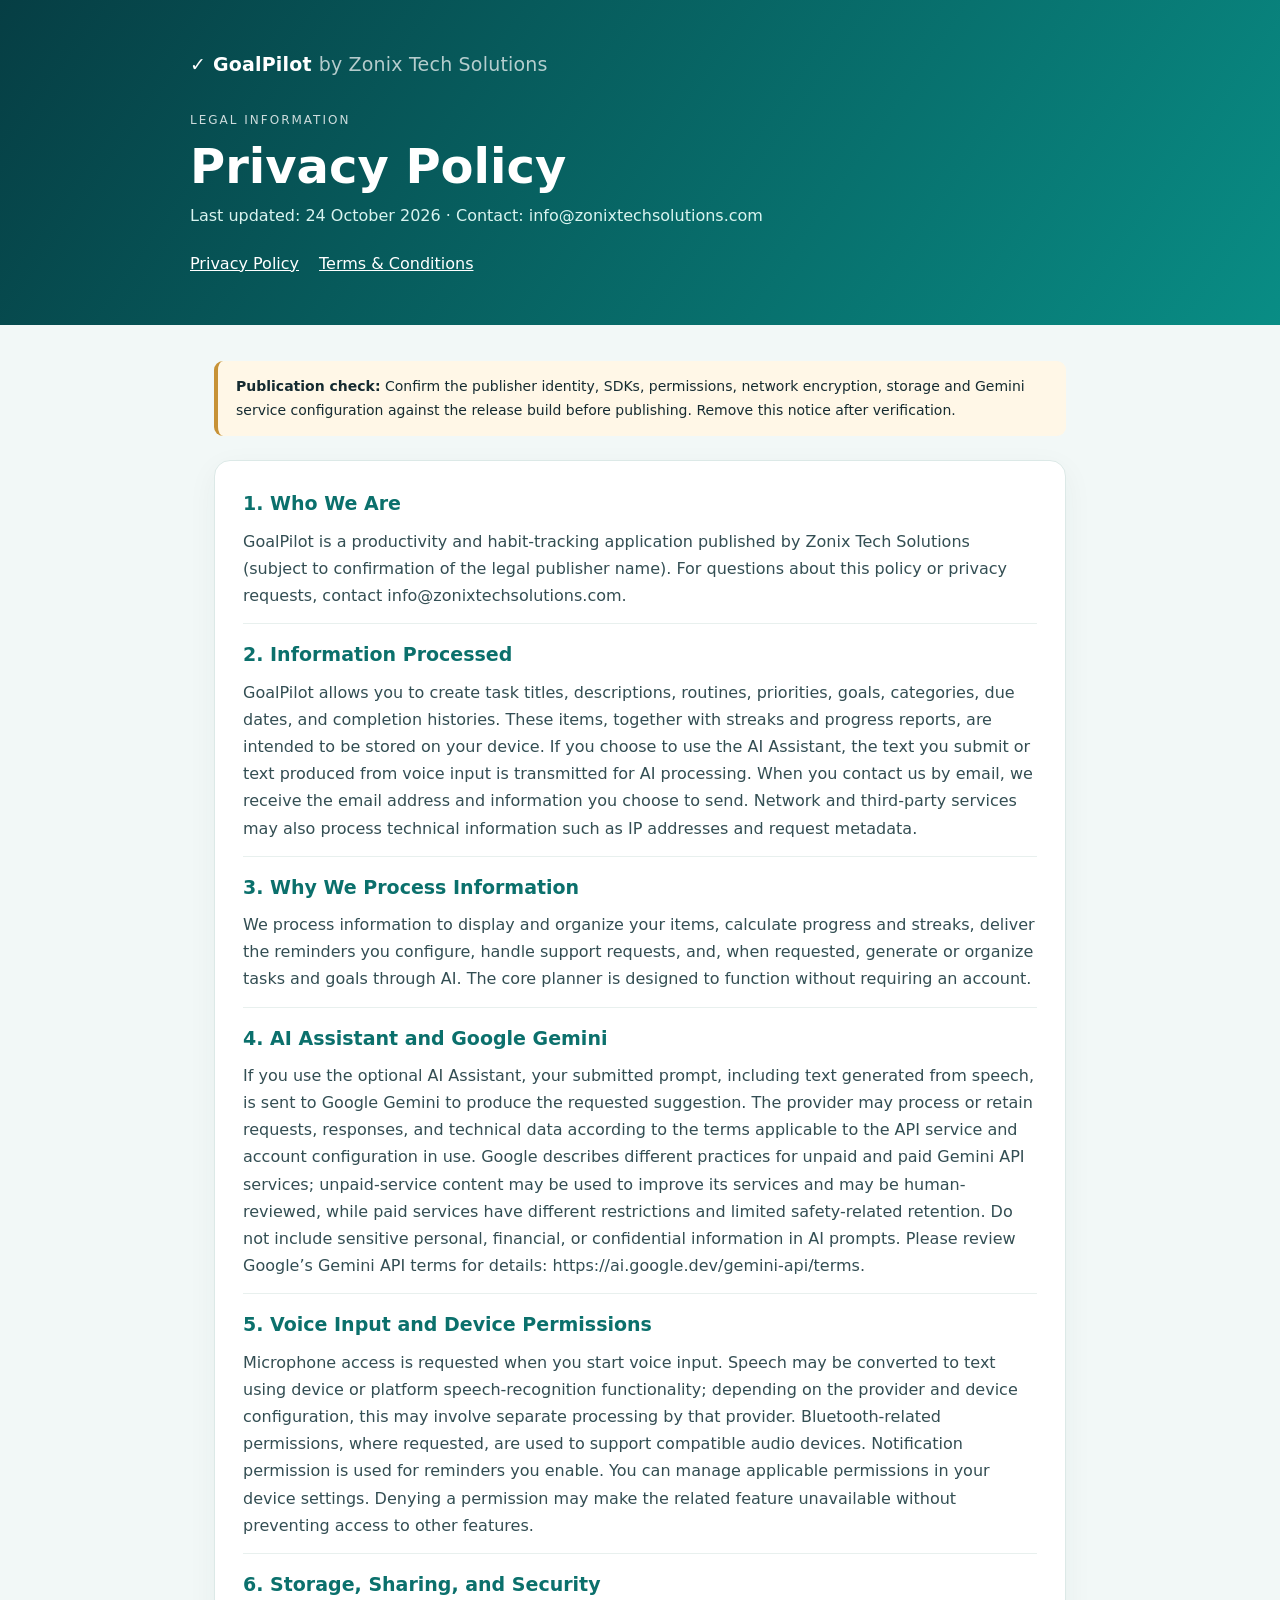
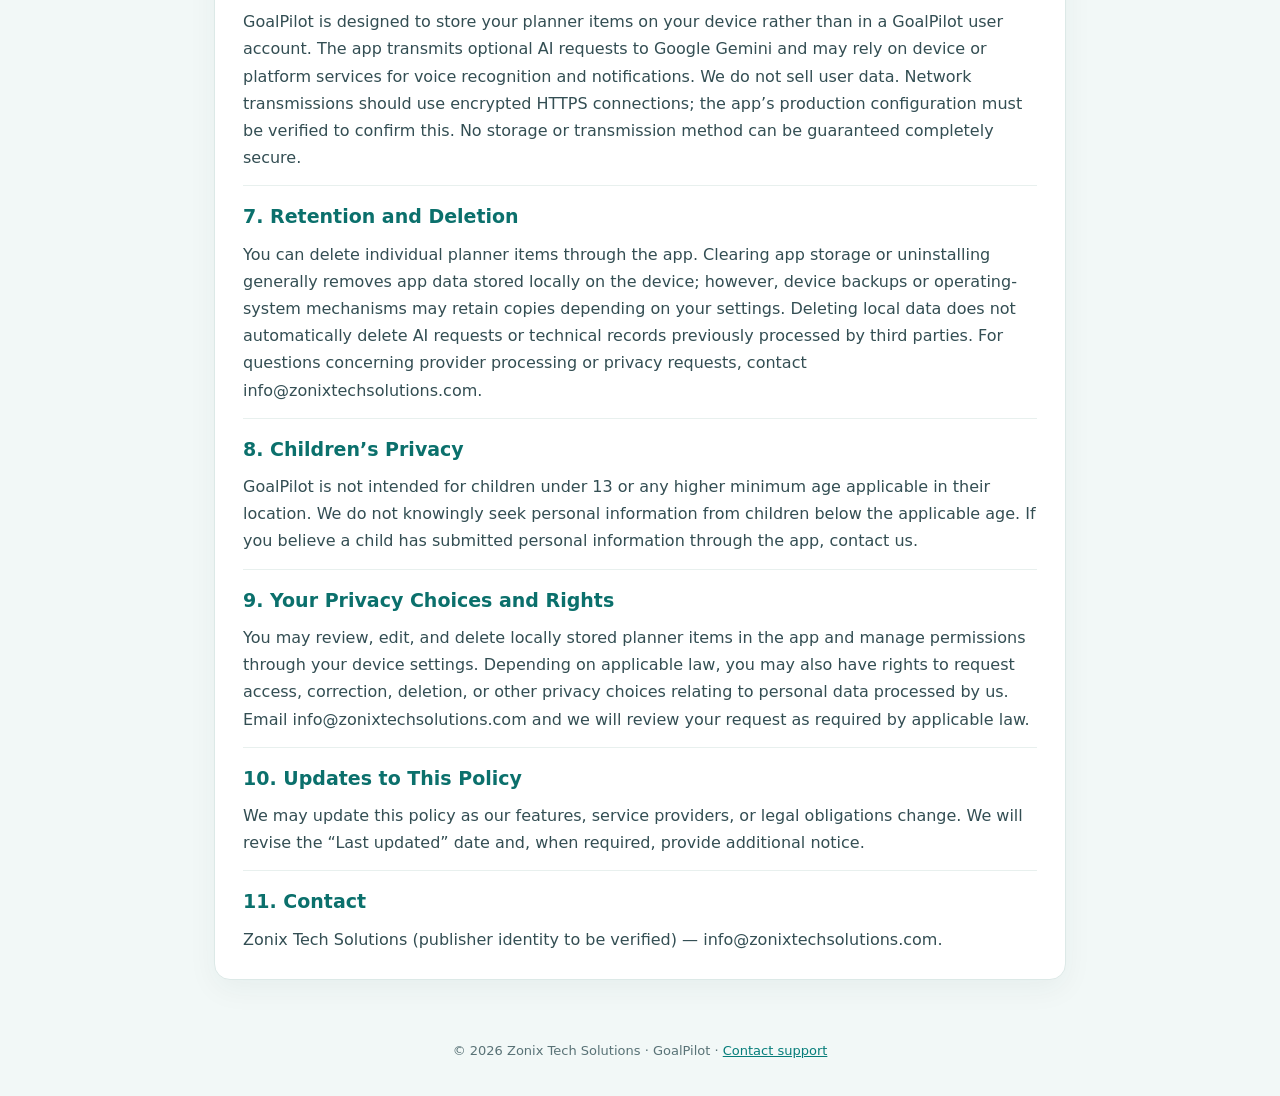
==== index.html @ 9d527c20 "ZonixTech privacy policy pages" ====
<!DOCTYPE html><html lang="en"><head><meta charset="utf-8"><meta name="viewport" content="width=device-width,initial-scale=1"><meta name="description" content="Privacy Policy for the GoalPilot productivity app"><title>GoalPilot — Privacy Policy</title><link rel="stylesheet" href="styles.css"></head><body><header><div class="wrap"><div class="brand">✓ GoalPilot <span style="opacity:.7;font-weight:400">by Zonix Tech Solutions</span></div><div class="eyebrow">Legal information</div><h1>Privacy Policy</h1><p>Last updated: 24 October 2026 · Contact: info@zonixtechsolutions.com</p><nav><a href="privacy-policy.html">Privacy Policy</a><a href="terms.html">Terms &amp; Conditions</a></nav></div></header><main><aside class="alert"><strong>Publication check:</strong> Confirm the publisher identity, SDKs, permissions, network encryption, storage and Gemini service configuration against the release build before publishing. Remove this notice after verification.</aside><article><section><h2>1. Who We Are</h2><p>GoalPilot is a productivity and habit-tracking application published by Zonix Tech Solutions (subject to confirmation of the legal publisher name). For questions about this policy or privacy requests, contact info@zonixtechsolutions.com.</p></section>
<section><h2>2. Information Processed</h2><p>GoalPilot allows you to create task titles, descriptions, routines, priorities, goals, categories, due dates, and completion histories. These items, together with streaks and progress reports, are intended to be stored on your device. If you choose to use the AI Assistant, the text you submit or text produced from voice input is transmitted for AI processing. When you contact us by email, we receive the email address and information you choose to send. Network and third-party services may also process technical information such as IP addresses and request metadata.</p></section>
<section><h2>3. Why We Process Information</h2><p>We process information to display and organize your items, calculate progress and streaks, deliver the reminders you configure, handle support requests, and, when requested, generate or organize tasks and goals through AI. The core planner is designed to function without requiring an account.</p></section>
<section><h2>4. AI Assistant and Google Gemini</h2><p>If you use the optional AI Assistant, your submitted prompt, including text generated from speech, is sent to Google Gemini to produce the requested suggestion. The provider may process or retain requests, responses, and technical data according to the terms applicable to the API service and account configuration in use. Google describes different practices for unpaid and paid Gemini API services; unpaid-service content may be used to improve its services and may be human-reviewed, while paid services have different restrictions and limited safety-related retention. Do not include sensitive personal, financial, or confidential information in AI prompts. Please review Google’s Gemini API terms for details: https://ai.google.dev/gemini-api/terms.</p></section>
<section><h2>5. Voice Input and Device Permissions</h2><p>Microphone access is requested when you start voice input. Speech may be converted to text using device or platform speech-recognition functionality; depending on the provider and device configuration, this may involve separate processing by that provider. Bluetooth-related permissions, where requested, are used to support compatible audio devices. Notification permission is used for reminders you enable. You can manage applicable permissions in your device settings. Denying a permission may make the related feature unavailable without preventing access to other features.</p></section>
<section><h2>6. Storage, Sharing, and Security</h2><p>GoalPilot is designed to store your planner items on your device rather than in a GoalPilot user account. The app transmits optional AI requests to Google Gemini and may rely on device or platform services for voice recognition and notifications. We do not sell user data. Network transmissions should use encrypted HTTPS connections; the app’s production configuration must be verified to confirm this. No storage or transmission method can be guaranteed completely secure.</p></section>
<section><h2>7. Retention and Deletion</h2><p>You can delete individual planner items through the app. Clearing app storage or uninstalling generally removes app data stored locally on the device; however, device backups or operating-system mechanisms may retain copies depending on your settings. Deleting local data does not automatically delete AI requests or technical records previously processed by third parties. For questions concerning provider processing or privacy requests, contact info@zonixtechsolutions.com.</p></section>
<section><h2>8. Children’s Privacy</h2><p>GoalPilot is not intended for children under 13 or any higher minimum age applicable in their location. We do not knowingly seek personal information from children below the applicable age. If you believe a child has submitted personal information through the app, contact us.</p></section>
<section><h2>9. Your Privacy Choices and Rights</h2><p>You may review, edit, and delete locally stored planner items in the app and manage permissions through your device settings. Depending on applicable law, you may also have rights to request access, correction, deletion, or other privacy choices relating to personal data processed by us. Email info@zonixtechsolutions.com and we will review your request as required by applicable law.</p></section>
<section><h2>10. Updates to This Policy</h2><p>We may update this policy as our features, service providers, or legal obligations change. We will revise the “Last updated” date and, when required, provide additional notice.</p></section>
<section><h2>11. Contact</h2><p>Zonix Tech Solutions (publisher identity to be verified) — info@zonixtechsolutions.com.</p></section></article></main><footer>© 2026 Zonix Tech Solutions · GoalPilot · <a href="mailto:info@zonixtechsolutions.com">Contact support</a></footer></body></html>
---- styles.css ----
*{box-sizing:border-box}body{margin:0;font:16px/1.7 system-ui,-apple-system,Segoe UI,Roboto,sans-serif;color:#152b31;background:#f2f8f7}header{background:linear-gradient(125deg,#063e44,#098d85);color:white;padding:48px 24px}header .wrap{max-width:900px;margin:auto}.brand{font-size:19px;font-weight:750;letter-spacing:.2px}.eyebrow{font-size:12px;text-transform:uppercase;letter-spacing:2px;opacity:.8;margin-top:30px}h1{font-size:clamp(32px,5vw,48px);line-height:1.12;margin:9px 0}header p{max-width:650px;color:#d9f4f0;margin:0}main{max-width:900px;padding:20px 24px 45px;margin:0 auto}.alert{background:#fff7e7;border-left:4px solid #c79236;border-radius:9px;padding:14px 18px;margin:16px 0 24px;font-size:14px}article{background:#fff;border:1px solid #dce9e7;border-radius:16px;box-shadow:0 9px 30px #1837390d;padding:12px 28px}section{padding:14px 0;border-bottom:1px solid #e8f0ee}section:last-child{border:0}h2{font-size:19px;margin:0 0 8px;color:#0b706c}section p{margin:0;color:#334e53}a{color:#067d7a;overflow-wrap:anywhere}nav{display:flex;gap:20px;margin-top:20px}nav a{color:#fff}footer{text-align:center;color:#597276;font-size:13px;padding:15px 24px 34px}@media(max-width:600px){article{padding:8px 18px}header{padding:34px 20px}main{padding:15px}}
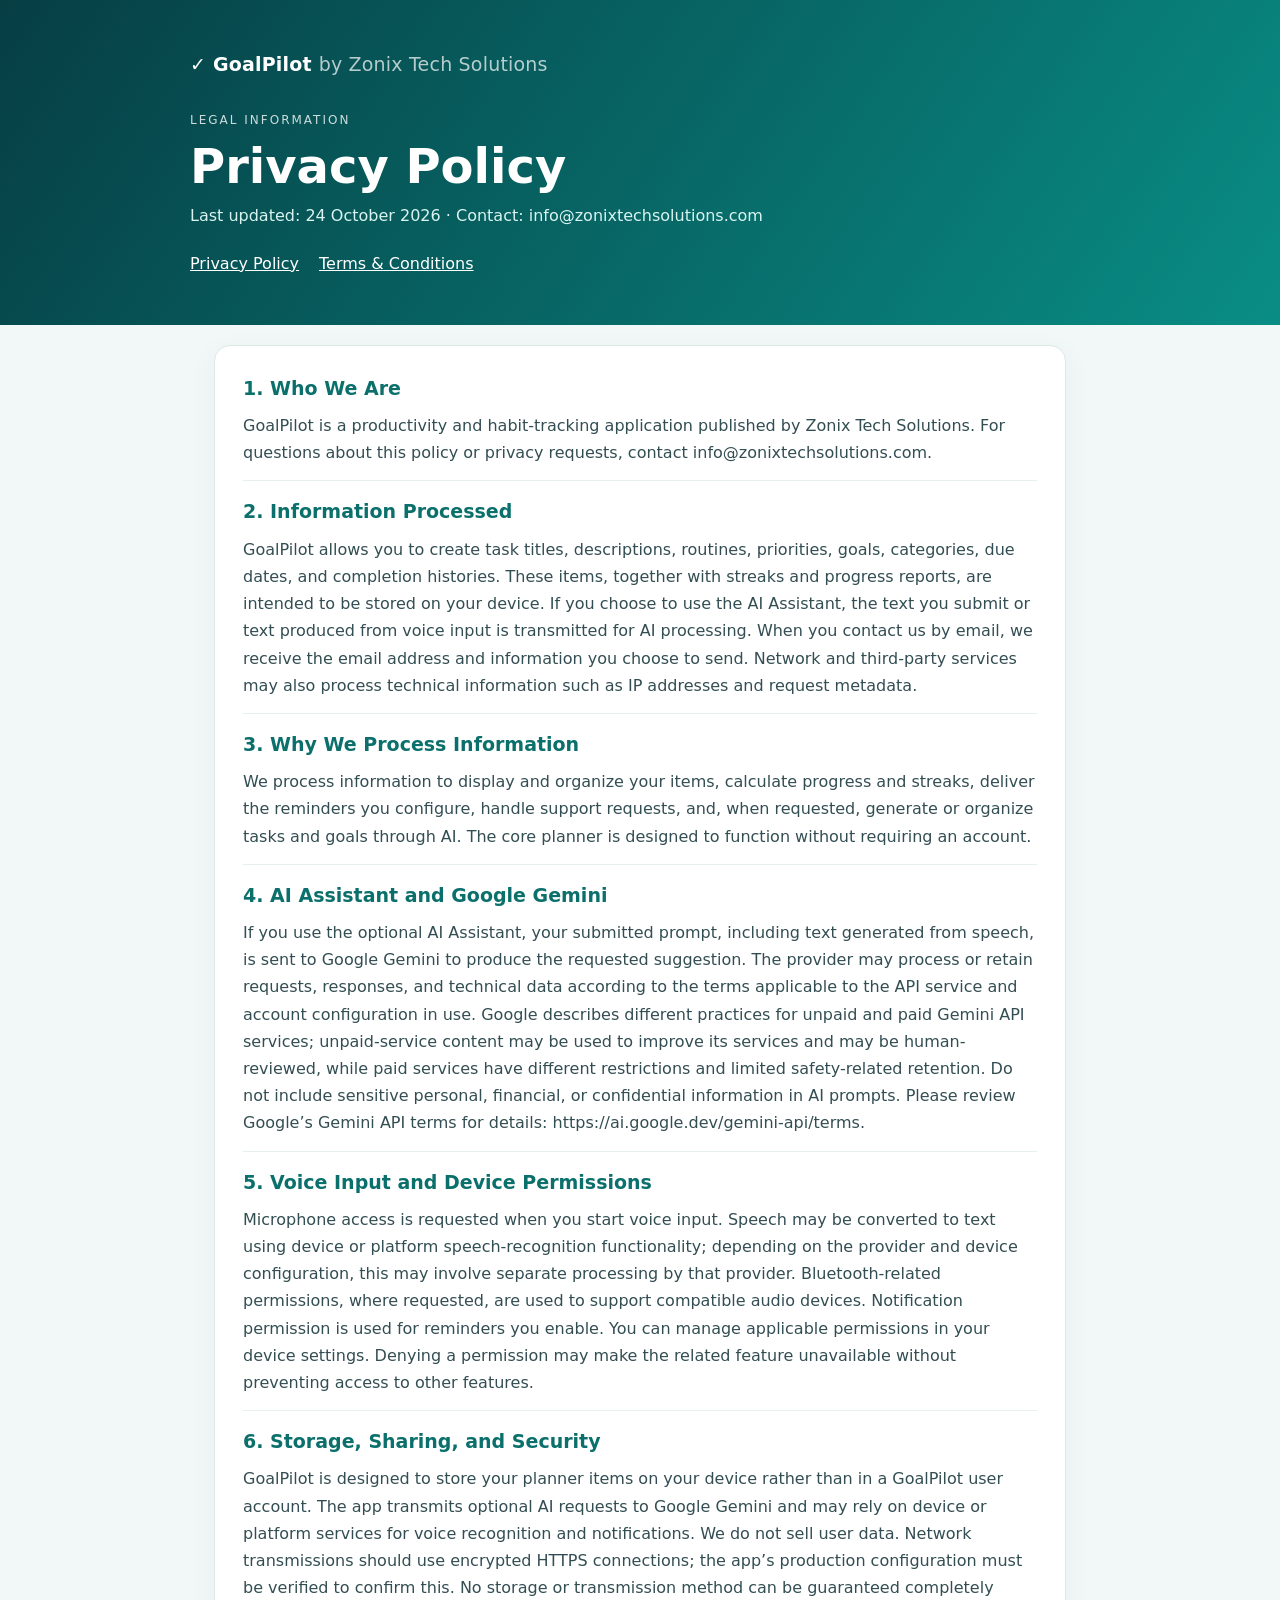
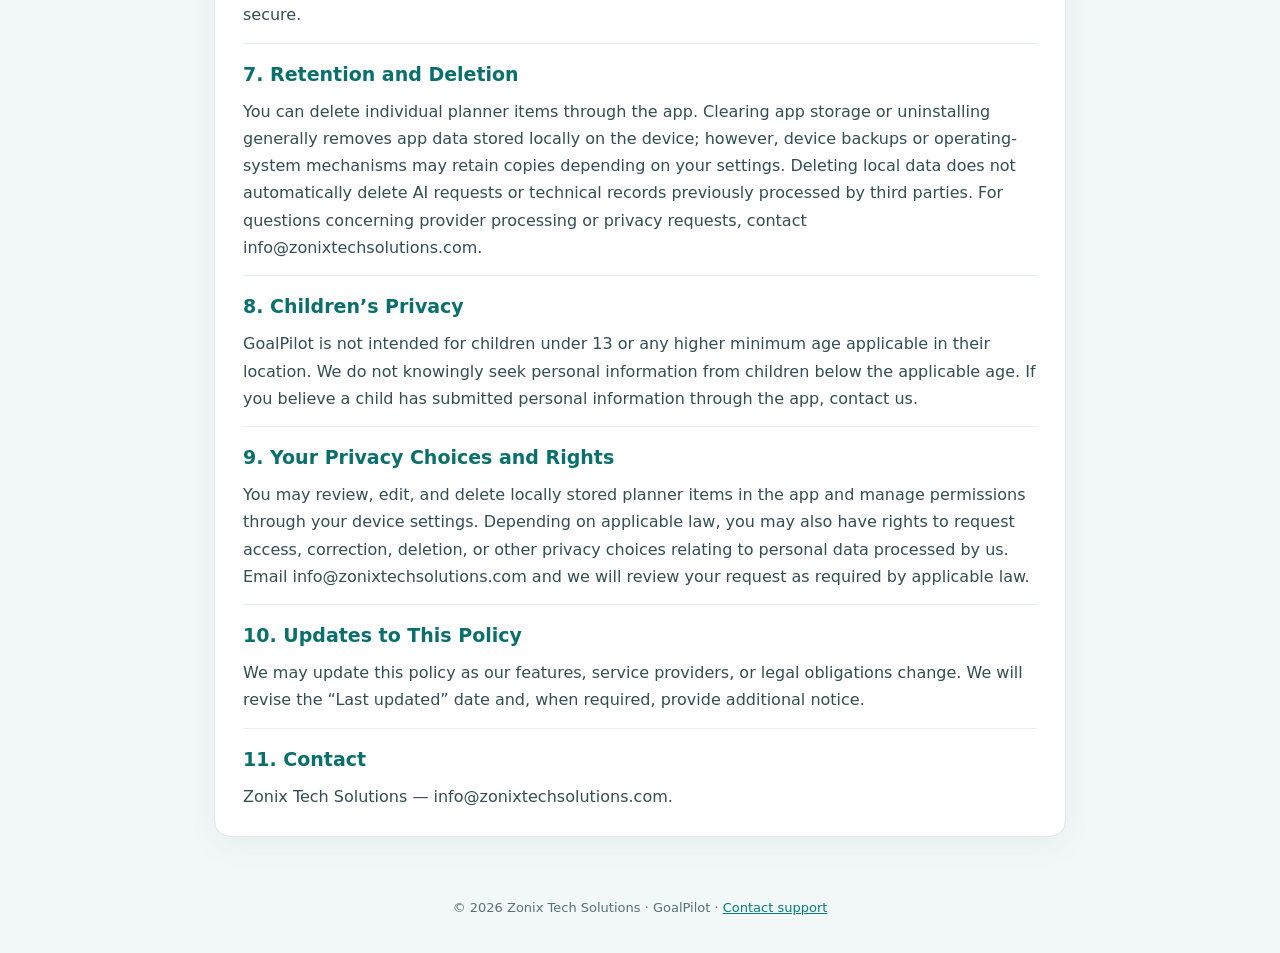
==== commit 503e55c5: "updated policies of goal pilot" ====
--- a/index.html
+++ b/index.html
@@ -1,11 +1,109 @@
-<!DOCTYPE html><html lang="en"><head><meta charset="utf-8"><meta name="viewport" content="width=device-width,initial-scale=1"><meta name="description" content="Privacy Policy for the GoalPilot productivity app"><title>GoalPilot — Privacy Policy</title><link rel="stylesheet" href="styles.css"></head><body><header><div class="wrap"><div class="brand">✓ GoalPilot <span style="opacity:.7;font-weight:400">by Zonix Tech Solutions</span></div><div class="eyebrow">Legal information</div><h1>Privacy Policy</h1><p>Last updated: 24 October 2026 · Contact: info@zonixtechsolutions.com</p><nav><a href="privacy-policy.html">Privacy Policy</a><a href="terms.html">Terms &amp; Conditions</a></nav></div></header><main><aside class="alert"><strong>Publication check:</strong> Confirm the publisher identity, SDKs, permissions, network encryption, storage and Gemini service configuration against the release build before publishing. Remove this notice after verification.</aside><article><section><h2>1. Who We Are</h2><p>GoalPilot is a productivity and habit-tracking application published by Zonix Tech Solutions (subject to confirmation of the legal publisher name). For questions about this policy or privacy requests, contact info@zonixtechsolutions.com.</p></section>
-<section><h2>2. Information Processed</h2><p>GoalPilot allows you to create task titles, descriptions, routines, priorities, goals, categories, due dates, and completion histories. These items, together with streaks and progress reports, are intended to be stored on your device. If you choose to use the AI Assistant, the text you submit or text produced from voice input is transmitted for AI processing. When you contact us by email, we receive the email address and information you choose to send. Network and third-party services may also process technical information such as IP addresses and request metadata.</p></section>
-<section><h2>3. Why We Process Information</h2><p>We process information to display and organize your items, calculate progress and streaks, deliver the reminders you configure, handle support requests, and, when requested, generate or organize tasks and goals through AI. The core planner is designed to function without requiring an account.</p></section>
-<section><h2>4. AI Assistant and Google Gemini</h2><p>If you use the optional AI Assistant, your submitted prompt, including text generated from speech, is sent to Google Gemini to produce the requested suggestion. The provider may process or retain requests, responses, and technical data according to the terms applicable to the API service and account configuration in use. Google describes different practices for unpaid and paid Gemini API services; unpaid-service content may be used to improve its services and may be human-reviewed, while paid services have different restrictions and limited safety-related retention. Do not include sensitive personal, financial, or confidential information in AI prompts. Please review Google’s Gemini API terms for details: https://ai.google.dev/gemini-api/terms.</p></section>
-<section><h2>5. Voice Input and Device Permissions</h2><p>Microphone access is requested when you start voice input. Speech may be converted to text using device or platform speech-recognition functionality; depending on the provider and device configuration, this may involve separate processing by that provider. Bluetooth-related permissions, where requested, are used to support compatible audio devices. Notification permission is used for reminders you enable. You can manage applicable permissions in your device settings. Denying a permission may make the related feature unavailable without preventing access to other features.</p></section>
-<section><h2>6. Storage, Sharing, and Security</h2><p>GoalPilot is designed to store your planner items on your device rather than in a GoalPilot user account. The app transmits optional AI requests to Google Gemini and may rely on device or platform services for voice recognition and notifications. We do not sell user data. Network transmissions should use encrypted HTTPS connections; the app’s production configuration must be verified to confirm this. No storage or transmission method can be guaranteed completely secure.</p></section>
-<section><h2>7. Retention and Deletion</h2><p>You can delete individual planner items through the app. Clearing app storage or uninstalling generally removes app data stored locally on the device; however, device backups or operating-system mechanisms may retain copies depending on your settings. Deleting local data does not automatically delete AI requests or technical records previously processed by third parties. For questions concerning provider processing or privacy requests, contact info@zonixtechsolutions.com.</p></section>
-<section><h2>8. Children’s Privacy</h2><p>GoalPilot is not intended for children under 13 or any higher minimum age applicable in their location. We do not knowingly seek personal information from children below the applicable age. If you believe a child has submitted personal information through the app, contact us.</p></section>
-<section><h2>9. Your Privacy Choices and Rights</h2><p>You may review, edit, and delete locally stored planner items in the app and manage permissions through your device settings. Depending on applicable law, you may also have rights to request access, correction, deletion, or other privacy choices relating to personal data processed by us. Email info@zonixtechsolutions.com and we will review your request as required by applicable law.</p></section>
-<section><h2>10. Updates to This Policy</h2><p>We may update this policy as our features, service providers, or legal obligations change. We will revise the “Last updated” date and, when required, provide additional notice.</p></section>
-<section><h2>11. Contact</h2><p>Zonix Tech Solutions (publisher identity to be verified) — info@zonixtechsolutions.com.</p></section></article></main><footer>© 2026 Zonix Tech Solutions · GoalPilot · <a href="mailto:info@zonixtechsolutions.com">Contact support</a></footer></body></html>+<!DOCTYPE html>
+<html lang="en">
+
+<head>
+    <meta charset="utf-8">
+    <meta name="viewport" content="width=device-width,initial-scale=1">
+    <meta name="description" content="Privacy Policy for the GoalPilot productivity app">
+    <title>GoalPilot — Privacy Policy</title>
+    <link rel="stylesheet" href="styles.css">
+</head>
+
+<body>
+    <header>
+        <div class="wrap">
+            <div class="brand">✓ GoalPilot <span style="opacity:.7;font-weight:400">by Zonix Tech Solutions</span></div>
+            <div class="eyebrow">Legal information</div>
+            <h1>Privacy Policy</h1>
+            <p>Last updated: 24 October 2026 · Contact: info@zonixtechsolutions.com</p>
+            <nav><a href="privacy-policy.html">Privacy Policy</a><a href="terms.html">Terms &amp; Conditions</a></nav>
+        </div>
+    </header>
+    <main>
+        <article>
+            <section>
+                <h2>1. Who We Are</h2>
+                <p>GoalPilot is a productivity and habit-tracking application published by Zonix Tech Solutions. For questions about this policy or privacy requests,
+                    contact info@zonixtechsolutions.com.</p>
+            </section>
+            <section>
+                <h2>2. Information Processed</h2>
+                <p>GoalPilot allows you to create task titles, descriptions, routines, priorities, goals, categories,
+                    due dates, and completion histories. These items, together with streaks and progress reports, are
+                    intended to be stored on your device. If you choose to use the AI Assistant, the text you submit or
+                    text produced from voice input is transmitted for AI processing. When you contact us by email, we
+                    receive the email address and information you choose to send. Network and third-party services may
+                    also process technical information such as IP addresses and request metadata.</p>
+            </section>
+            <section>
+                <h2>3. Why We Process Information</h2>
+                <p>We process information to display and organize your items, calculate progress and streaks, deliver
+                    the reminders you configure, handle support requests, and, when requested, generate or organize
+                    tasks and goals through AI. The core planner is designed to function without requiring an account.
+                </p>
+            </section>
+            <section>
+                <h2>4. AI Assistant and Google Gemini</h2>
+                <p>If you use the optional AI Assistant, your submitted prompt, including text generated from speech, is
+                    sent to Google Gemini to produce the requested suggestion. The provider may process or retain
+                    requests, responses, and technical data according to the terms applicable to the API service and
+                    account configuration in use. Google describes different practices for unpaid and paid Gemini API
+                    services; unpaid-service content may be used to improve its services and may be human-reviewed,
+                    while paid services have different restrictions and limited safety-related retention. Do not include
+                    sensitive personal, financial, or confidential information in AI prompts. Please review Google’s
+                    Gemini API terms for details: https://ai.google.dev/gemini-api/terms.</p>
+            </section>
+            <section>
+                <h2>5. Voice Input and Device Permissions</h2>
+                <p>Microphone access is requested when you start voice input. Speech may be converted to text using
+                    device or platform speech-recognition functionality; depending on the provider and device
+                    configuration, this may involve separate processing by that provider. Bluetooth-related permissions,
+                    where requested, are used to support compatible audio devices. Notification permission is used for
+                    reminders you enable. You can manage applicable permissions in your device settings. Denying a
+                    permission may make the related feature unavailable without preventing access to other features.</p>
+            </section>
+            <section>
+                <h2>6. Storage, Sharing, and Security</h2>
+                <p>GoalPilot is designed to store your planner items on your device rather than in a GoalPilot user
+                    account. The app transmits optional AI requests to Google Gemini and may rely on device or platform
+                    services for voice recognition and notifications. We do not sell user data. Network transmissions
+                    should use encrypted HTTPS connections; the app’s production configuration must be verified to
+                    confirm this. No storage or transmission method can be guaranteed completely secure.</p>
+            </section>
+            <section>
+                <h2>7. Retention and Deletion</h2>
+                <p>You can delete individual planner items through the app. Clearing app storage or uninstalling
+                    generally removes app data stored locally on the device; however, device backups or operating-system
+                    mechanisms may retain copies depending on your settings. Deleting local data does not automatically
+                    delete AI requests or technical records previously processed by third parties. For questions
+                    concerning provider processing or privacy requests, contact info@zonixtechsolutions.com.</p>
+            </section>
+            <section>
+                <h2>8. Children’s Privacy</h2>
+                <p>GoalPilot is not intended for children under 13 or any higher minimum age applicable in their
+                    location. We do not knowingly seek personal information from children below the applicable age. If
+                    you believe a child has submitted personal information through the app, contact us.</p>
+            </section>
+            <section>
+                <h2>9. Your Privacy Choices and Rights</h2>
+                <p>You may review, edit, and delete locally stored planner items in the app and manage permissions
+                    through your device settings. Depending on applicable law, you may also have rights to request
+                    access, correction, deletion, or other privacy choices relating to personal data processed by us.
+                    Email info@zonixtechsolutions.com and we will review your request as required by applicable law.</p>
+            </section>
+            <section>
+                <h2>10. Updates to This Policy</h2>
+                <p>We may update this policy as our features, service providers, or legal obligations change. We will
+                    revise the “Last updated” date and, when required, provide additional notice.</p>
+            </section>
+            <section>
+                <h2>11. Contact</h2>
+                <p>Zonix Tech Solutions — info@zonixtechsolutions.com.</p>
+            </section>
+        </article>
+    </main>
+    <footer>© 2026 Zonix Tech Solutions · GoalPilot · <a href="mailto:info@zonixtechsolutions.com">Contact support</a>
+    </footer>
+</body>
+
+</html>
